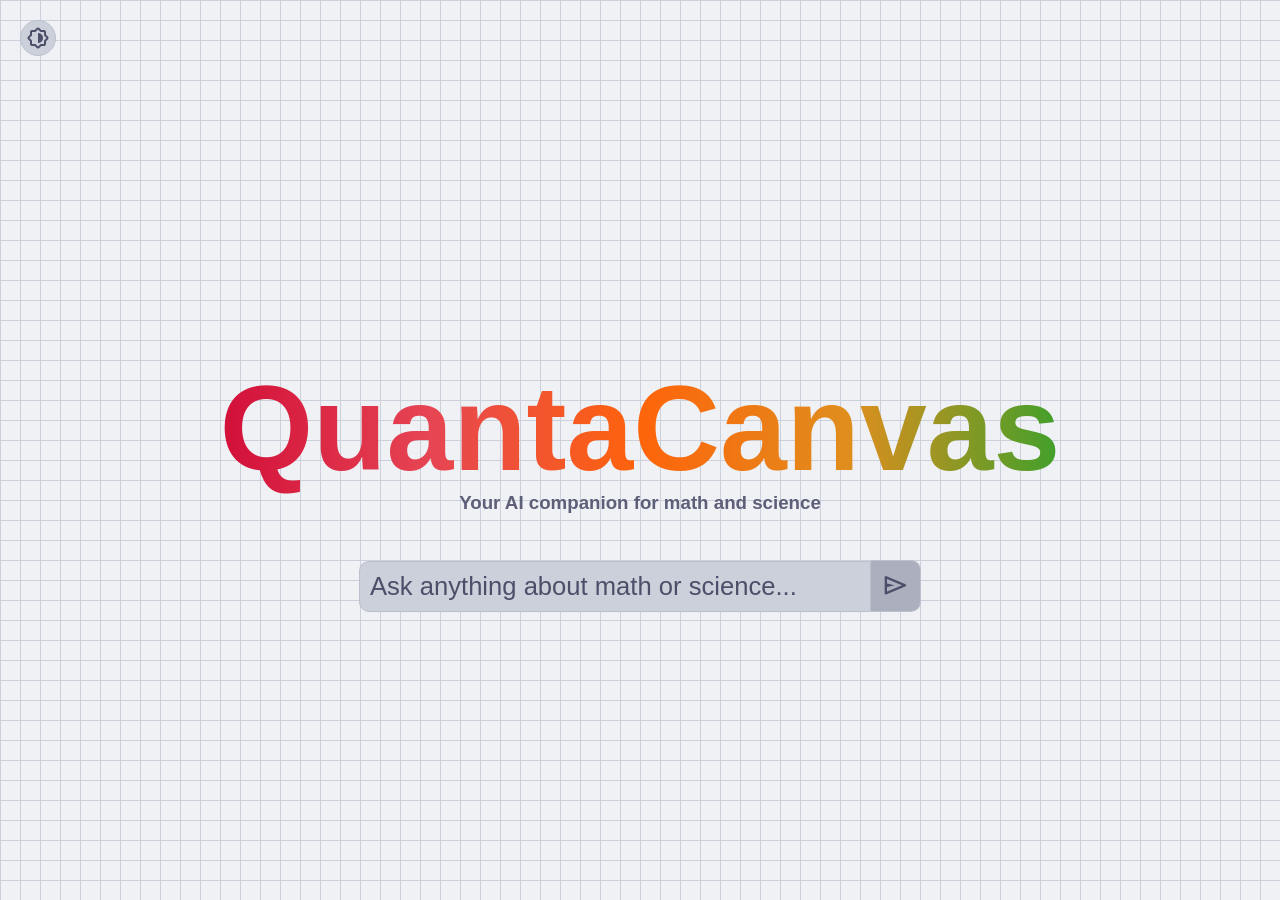
==== index.html @ d5a3b946 "Add files via upload" ====
<html>

<head>
    <title>QuantaCanvas - AI companion</title>
    <!-- <link href="bootstrap.min.css" rel="stylesheet"> -->
    <link rel="stylesheet"
        href="https://fonts.googleapis.com/css2?family=Material+Symbols+Rounded:opsz,wght,FILL,GRAD@24,400,0,0" />
    <link rel="stylesheet" href="index.css">
    <link rel="shortcut icon" href="icon.ico" type="image/x-icon" id ="icon">
</head>


<body id="body">
    <div>
        <button id="changeTheme" onclick="change_theme()">
            <span class="material-symbols-rounded">
                brightness_medium
            </span>

        </button>
    </div>
    <div id="container">

        <div>
            <h1 id="name">QuantaCanvas</h1>
            <h3 id="caption">Your AI companion for math and science</h3>

        </div>
        <br>

        <div class="input-group">

            <input id="promptbar" placeholder="Ask anything about math or science...">
            <a href="results/index.html"><button id="sendbtn" onclick="send_prompt()"><span class="material-symbols-rounded" id="send">
                    send
                </span></button></a>

        </div>

    </div>
</body>

<script src="script.js"></script>

</html>
---- index.css ----
@font-face {
    font-family: 'Mokoto';
    src: url('fonts/Mokoto Demo.ttf') format('truetype');
    font-weight: normal;
    font-style: normal;
}

body {
    margin: 0;
    height: 100vh;
    display: flex;
    justify-content: center;
    align-items: center;
    font-size: 100%;
    background-color: #eff1f5;
    background-size: 20px 20px;
    background-image: linear-gradient(90deg, #ccd0da 1px, transparent 0px), linear-gradient(#ccd0da 1px, transparent 0px);
}

#container {
    text-align: center;
}

h1::selection {
  background-color: #00000000; 
    font-family: 'Mokoto';
}

.input-group {
    display: inline-flex;
    align-items: center;
    justify-content: center;
    padding: 10px;
    border-radius: 15px;
    position: relative;
    transition: background 1s ease-in-out;


}

.input-group::before {
    content: "";
    z-index: -1;
    opacity: 0;
    position: absolute;
    inset: 0;
    border-radius: 15px;
    filter: blur(35px);

    background: linear-gradient(to right, #d20f39, #e64553, #fe640b, #df8e1d, #40a02b, #179299, #04a5e5, #209fb5, #1e66f5);
    ;

    transition: all 1s ease-in-out;
    animation: blink 2s ease-in-out infinite;

}

.input-group:focus-within::before {
    opacity: 1;
}


.dark .input-group::before {
    content: "";
    z-index: -1;
    opacity: 0;
    position: absolute;
    inset: 0;
    border-radius: 15px;
    filter: blur(35px);

    background: linear-gradient(to right, #ed8796, #ee99a0, #f5a97f, #eed49f, #a6da95, #8bd5ca, #91d7e3, #7dc4e4, #8aadf4);

    transition: all 1s ease-in-out;
    animation: blink 2s ease-in-out infinite;

}

.dark .input-group:focus-within::before {
    opacity: 1;
}

#sendbtn {
    border: 1px #bcc0cc solid;
    border-left: 0px;
    outline: 0;
    padding: 10px;
    background: #acb0be;
    color: #4c4f69;
    cursor: pointer;
    border-radius: 0px 10px 10px 0px;

}

#send {
    font-size: 2.3vw;
}



input {
    background: #ccd0da;
    color: #4c4f69;
    border: 1px #bcc0cc solid;
    outline: 0;
    font-size: 2vw;
    padding: 10px;
    width: 40vw;
    border-radius: 10px 0px 0px 10px;
}

input::placeholder {
    color: #4c4f69;
}

#caption {
    font-family: 'Arial', sans-serif;
    font-size: clamp(18px, 5vw);
    color: #5c5f77;
    margin-top: -15px;
}



#name {
    font-family: 'Mokoto', sans-serif;
    font-size: clamp(50px, 10vw, 120px);
    margin-bottom: 10px;

    background: linear-gradient(to right, #d20f39, #e64553, #fe640b, #df8e1d, #40a02b, #179299, #04a5e5, #209fb5, #1e66f5);
    background-size: 200% 200%;
    background-clip: text;
    color: transparent;

    animation: gradientAnimation 10s ease infinite;
}

#changeTheme {
    position: absolute;
    top: 20px;
    left: 20px;
    border-radius: 100px;
    border: 0;
    padding: 5px;
    border: 1px #bcc0cc solid;
    background-color: #ccd0da;
    cursor: pointer;
}


.dark #name {

    background: linear-gradient(to right, #ed8796, #ee99a0, #f5a97f, #eed49f, #a6da95, #8bd5ca, #91d7e3, #7dc4e4, #8aadf4);
    background-size: 200% 200%;
    background-clip: text;
    color: transparent;

    animation: gradientAnimation 10s ease infinite;
}

.dark #caption {
    color: #b8c0e0;

}


.dark #sendbtn {
    font-size: 2vw;
    border: 1px #494d64 solid;
    border-left: 0;
    outline: 0;
    background: #6e738d;
    color: #cad3f5;
}


.dark {
    background-color: #24273a;
    color: #cad3f5;
}

.dark input {
    background: #363a4f;
    color: #cad3f5;
    border: 1px #494d64 solid;
    outline: 0;
}

.dark input::placeholder {
    color: #cad3f5;
}

.material-symbols-rounded {
    color: #4c4f69;

}

.dark .material-symbols-rounded {
    color: #cad3f5;
}


@keyframes gradientAnimation {
    0% {
        background-position: 0% 50%;
    }

    50% {
        background-position: 100% 50%;
    }

    100% {
        background-position: 0% 50%;
    }
}

@keyframes blink {
    0% {
        filter: blur(35px);
    }

    50% {
        filter: blur(50px);
    }

    100% {
        filter: blur(35px);
    }
}

.dark #changeTheme {
    background-color: #363a4f;

    border: 1px #494d64 solid;
}
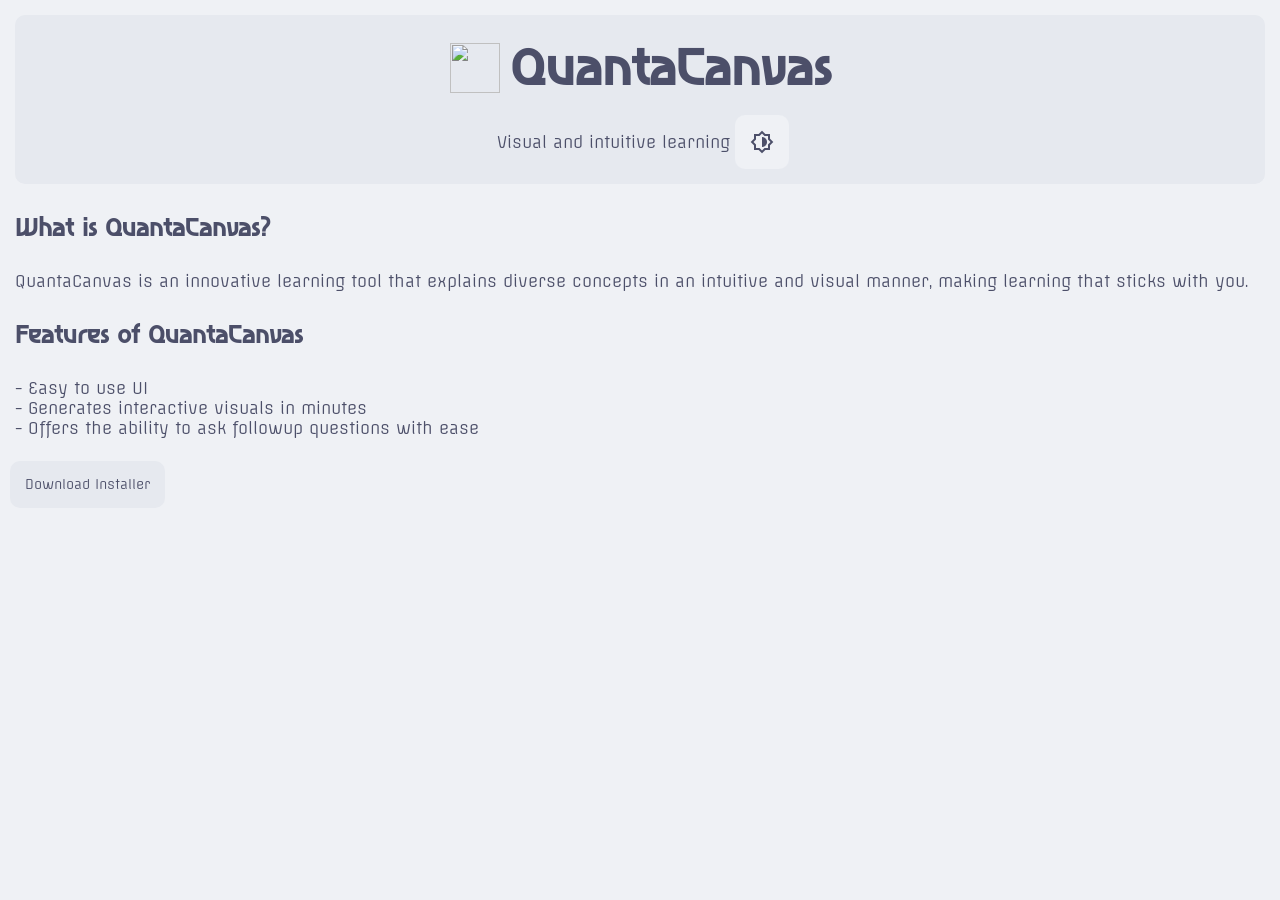
==== commit 6300fb20: "Add files via upload" ====
--- a/index.html
+++ b/index.html
@@ -1,45 +1,11 @@
-<html>
-
+<!DOCTYPE html>
+<html lang="en">
 <head>
-    <title>QuantaCanvas - AI companion</title>
-    <!-- <link href="bootstrap.min.css" rel="stylesheet"> -->
-    <link rel="stylesheet"
-        href="https://fonts.googleapis.com/css2?family=Material+Symbols+Rounded:opsz,wght,FILL,GRAD@24,400,0,0" />
-    <link rel="stylesheet" href="index.css">
-    <link rel="shortcut icon" href="icon.ico" type="image/x-icon" id ="icon">
+    <meta charset="UTF-8">
+    <meta name="viewport" content="width=device-width, initial-scale=1.0">
+    <title>QuantaCanvas</title>
 </head>
-
-
-<body id="body">
-    <div>
-        <button id="changeTheme" onclick="change_theme()">
-            <span class="material-symbols-rounded">
-                brightness_medium
-            </span>
-
-        </button>
-    </div>
-    <div id="container">
-
-        <div>
-            <h1 id="name">QuantaCanvas</h1>
-            <h3 id="caption">Your AI companion for math and science</h3>
-
-        </div>
-        <br>
-
-        <div class="input-group">
-
-            <input id="promptbar" placeholder="Ask anything about math or science...">
-            <a href="results/index.html"><button id="sendbtn" onclick="send_prompt()"><span class="material-symbols-rounded" id="send">
-                    send
-                </span></button></a>
-
-        </div>
-
-    </div>
+<body>
+    <script src="script.js"></script>
 </body>
-
-<script src="script.js"></script>
-
 </html>
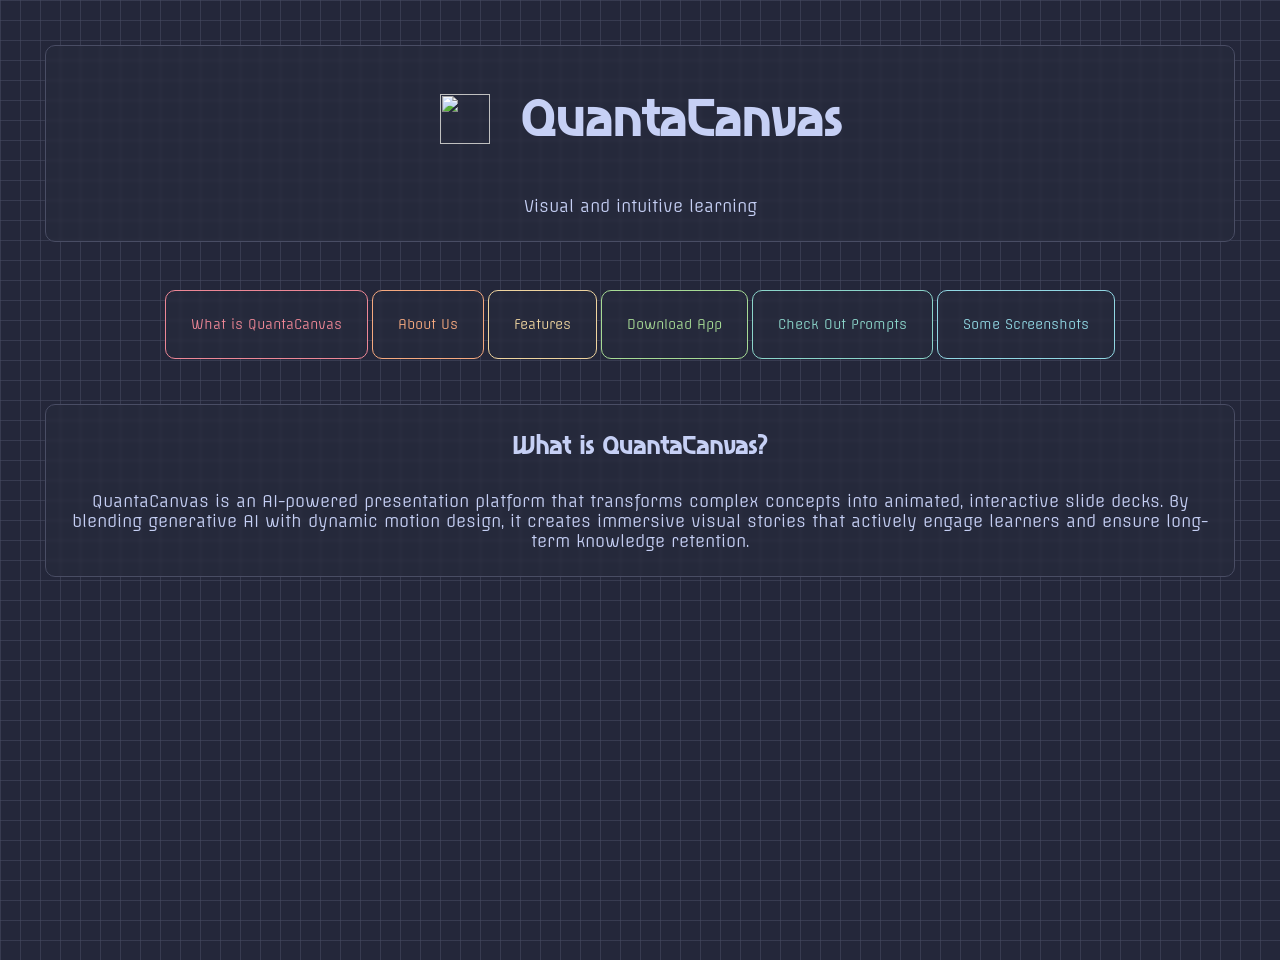
==== commit 5d62ea5e: "Add files via upload" ====
--- a/index.html
+++ b/index.html
@@ -1,11 +1,80 @@
 <!DOCTYPE html>
-<html lang="en">
+<html>
 <head>
-    <meta charset="UTF-8">
-    <meta name="viewport" content="width=device-width, initial-scale=1.0">
-    <title>QuantaCanvas</title>
+<title>QuantaCanvas</title>
+<link rel="stylesheet" href="style.css"/>
+<script src="script.js"></script>
+<link rel="icon" type="image/x-icon" href="qc.ico">
 </head>
 <body>
-    <script src="script.js"></script>
+<center>
+  <div id="bar">
+    <div id ="sub-bar"><img id = "logo" src="https://i.imgur.com/K1rmzXn.png">
+    <h1>QuantaCanvas</h1>
+    </div>
+    <p id="subtitle">Visual and intuitive learning</p>
+  </div>
+  </center>
+<br>
+<center>
+  <button onclick="qc()" style="border: 1px solid #ed8796; color:#ed8796;"><p>What is QuantaCanvas</p></button>
+  <button onclick="about()" style="border: 1px solid #f5a97f; color:#f5a97f;"><p>About Us</p></button>
+  <button onclick="features()" style="border: 1px solid #eed49f; color:#eed49f;"><p>Features</p></button>
+<button onclick="app()" style="border: 1px solid #a6da95	; color:#a6da95	;"><p>Download App</p></button>
+<button onclick="prompts()" style="border: 1px solid #8bd5ca	; color:#8bd5ca	;"><p>Check Out Prompts</p></button>
+<button onclick="screenshots()" style="border: 1px solid #91d7e3	; color:#91d7e3	;"><p>Some Screenshots</p></button>
+
+</center>
+<center>
+  
+<div id="faq-bar">
+  <h2>About Us</h2>
+  <p>We, Jotham and Sanuth, are a duo of post-OL students(at the time of making this webpage), who find that traditional learning methods are not very effective for learning complex and unintuitive concepts. So, we built this software, to utilize the power of AI to visually and intuitive teach the users complex concepts.</p>
+</div>
+
+<div id="screenshots-bar">
+  <h2>Screenshots</h2>
+  <div id="screenshot_images">
+    <img id="screenshot" src="https://i.imgur.com/WM8Kkub.jpeg">
+  <br>
+  <img id="screenshot" src="https://i.imgur.com/dBWHtMW.jpeg">
+  <br>
+  <img id="screenshot" src="https://i.imgur.com/2prr14r.jpeg">
+  <br>
+  <img id="screenshot" src="https://i.imgur.com/ITQWsjh.jpeg">
+  
+  </div>
+</div>
+
+<div id="prompts-bar">
+  <h2>Example Prompts</h2>
+  <p>1. Show how to obtain the square roots of the equation 2x² - 200 = 0.</p>
+  <p>2. Explain how to calculate force using F=ma.</p>
+  <p>3. Explain differention in calculus.</p>
+  <p>4. Explain sine, cosine and tangent using a unit circle.</p>
+
+</div>
+
+<div id="app">
+  <h2>Thank you...</h2>
+  <p>..for downloading!</p>
+
+</div>
+<div id ="qc">
+<h2>What is QuantaCanvas?</h2>
+
+<p>QuantaCanvas is an AI-powered presentation platform that transforms complex concepts into animated, interactive slide decks. By blending generative AI with dynamic motion design, it creates immersive visual stories that actively engage learners and ensure long-term knowledge retention.</p>
+</div>
+
+<div id = "features">
+  <h2>Features of QuantaCanvas</h2>
+<br>
+<p>
+Built around a remarkably sleek and frictionless user interface, QuantaCanvas strips away the learning curve to deliver advanced AI capability with absolute simplicity. Within mere minutes, users can transform dense topics into high-fidelity, interactive visuals and animated slides that bring abstract concepts to life. The experience doesn't end when the slides are generated, either; the platform features an intuitive, integrated feedback loop that allows learners to effortlessly ask follow-up questions, dive deeper into specific details, and manipulate the content on the fly for a truly customized, conversational learning experience.
+</p>
+
+</div>
+</center>
+<br>
 </body>
 </html>
--- a/style.css
+++ b/style.css
@@ -0,0 +1,145 @@
+@import url('https://fonts.googleapis.com/css2?family=Asimovian&family=Offside&display=swap');
+
+* {
+	margin: 0;
+	padding: 15px;
+}
+
+body {
+	background-size: 20px 20px;
+	background: #24273a;
+
+	color: #c6d0f5;
+	height: 100vh;
+  background-image: 
+
+    linear-gradient(#494d6488 1px, transparent 1px),
+    linear-gradient(90deg, #494d6488 1px, transparent 1px);
+  
+  background-size: 20px 20px;
+  animation: load 2s ease-out;
+}
+
+h1 {
+	font-family: Asimovian;
+	font-size: 50px;
+
+
+}
+
+h2 {
+	font-family: asimovian;
+}
+
+p {
+	font-family: offside;
+}
+
+#subtitle {
+	font-family: offside;
+}
+
+#bar {
+	background: #292c3c88;
+	padding: 10px;
+	border-radius: 10px;
+	display: flex;
+	align-items: center;
+	justify-content: center;
+	flex-direction: column;
+  border: 1px solid #494d64;
+  backdrop-filter:blur(1.5px);
+}
+
+#sub-bar {
+	display: flex;
+	align-items: center;
+	justify-content: center;
+	flex-direction: row;
+}
+
+button {
+	border-radius: 10px;
+	border: 1px solid #494d64;
+	outline: 0;
+	cursor: pointer;
+	background: #292c3c88;
+	color: #c6d0f5;
+	padding: 10px;
+    backdrop-filter:blur(1.5px);
+  z-index:0;
+  position:relative;
+    transition:scale .5s ease-in-out;
+}
+
+#logo {
+	width: 50px;
+	height: 50px;
+}
+
+::selection {
+  color: #a5adcb;
+  background: #363a4f;
+  border-radius:10px;
+}
+
+#faq-bar,#screenshots-bar,#prompts-bar,#app,#features{
+	background: #292c3c88;
+	padding: 10px;
+	border-radius: 10px;
+	display: none;
+	align-items: center;
+	justify-content: center;
+	flex-direction: column;
+  border: 1px solid #494d64;
+  margin-top:15px;
+    backdrop-filter:blur(1.5px);
+
+}
+
+#screenshot_images{
+  display:flex;
+  flex-direction:row;
+}
+
+#screenshot{
+width:320;
+  height:180px;
+  transition:scale .5s ease-in-out;
+}
+
+#screenshot:hover{
+
+scale:2;
+  
+}
+
+#qc {
+	background: #292c3c88;
+	padding: 10px;
+	border-radius: 10px;
+	display: flex;
+	align-items: center;
+	justify-content: center;
+	flex-direction: column;
+  border: 1px solid #494d64;
+  margin-top:15px;
+    backdrop-filter:blur(1.5px);
+}
+  
+
+button:hover{
+  scale:1.25;
+  z-index:1;
+}
+
+@keyframes load{
+  0%{
+    transform:translateY(-100px);
+  opacity:0;
+  }
+  100%{
+    opacity:1;
+     transform:translateY(0);
+  }
+}
